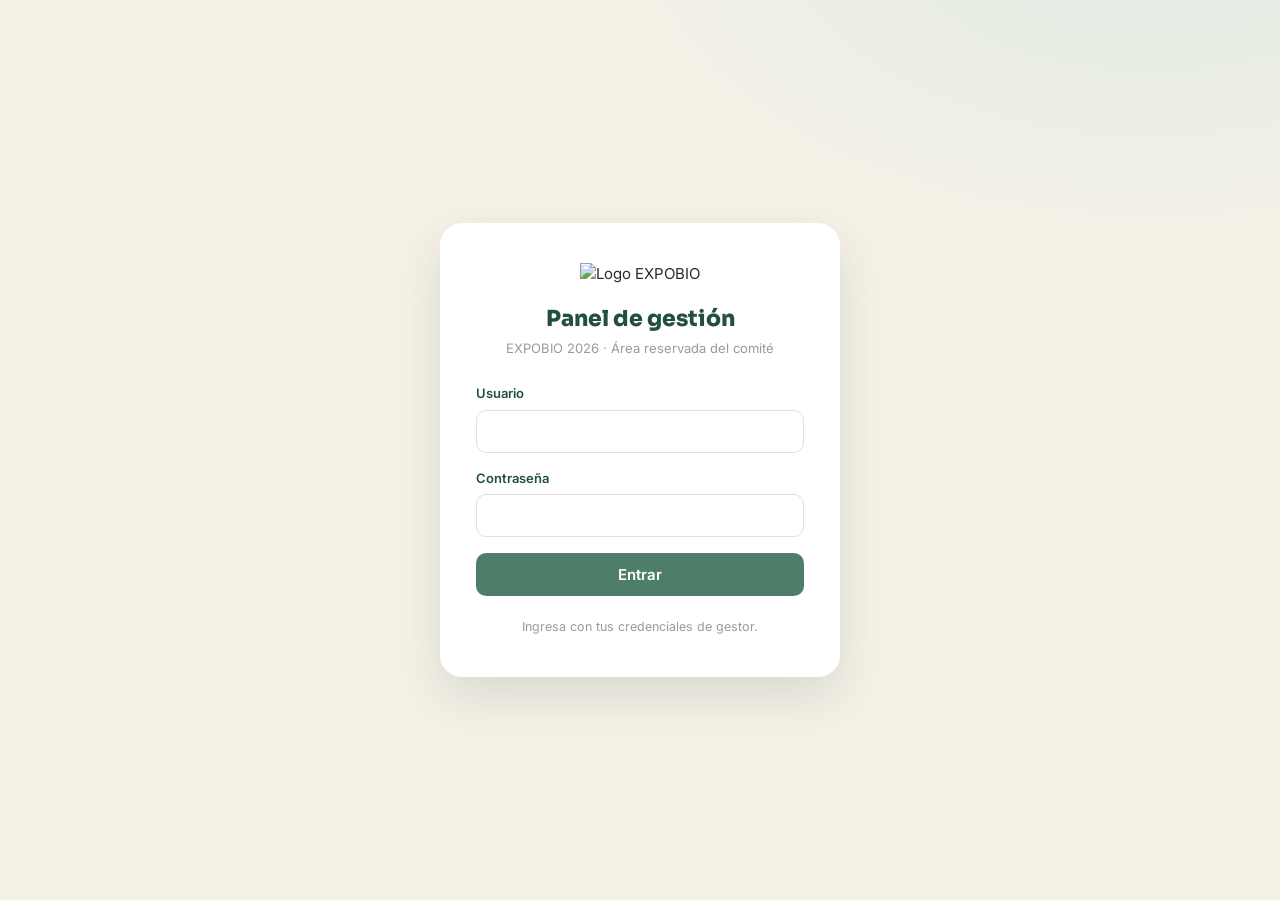
==== panel.html @ 722dce73 "Panel de gestión EXPOBIO: login + resumen, inscripciones, organizadores, precios, gestores (frontend" ====
<!DOCTYPE html>
<html lang="es">
<head>
  <meta charset="UTF-8">
  <meta name="viewport" content="width=device-width, initial-scale=1">
  <title>EXPOBIO 2026 · Panel</title>
  <link rel="preconnect" href="https://fonts.googleapis.com">
  <link rel="preconnect" href="https://fonts.gstatic.com" crossorigin>
  <link href="https://fonts.googleapis.com/css2?family=Sora:wght@500;700;800&family=Inter:wght@400;500;600&display=swap" rel="stylesheet">
  <link rel="stylesheet" href="css/base.css">
  <link rel="stylesheet" href="css/panel.css">
</head>
<body>
  <div class="panel-layout">
    <aside class="panel-lateral">
      <div class="panel-logo">
        <img src="https://files.catbox.moe/zftv8w.png" alt="EXPOBIO">
        <span>EXPOBIO 2026</span>
      </div>

      <nav class="panel-nav" id="navSecciones">
        <button class="nav-item activo" data-seccion="resumen">Resumen</button>
        <button class="nav-item" data-seccion="inscripciones">Inscripciones</button>
        <button class="nav-item" data-seccion="organizadores">Organizadores</button>
        <button class="nav-item" data-seccion="precios">Precios</button>
        <button class="nav-item nav-admin" data-seccion="gestores">Gestores</button>
      </nav>

      <div class="panel-pie-lateral">
        <div class="panel-usuario">
          <span class="panel-usuario-nombre" id="lblUsuario">—</span>
          <span class="panel-usuario-rol" id="lblRol"></span>
        </div>
        <button class="btn-secundario btn-chico" id="btnSalir">Salir</button>
      </div>
    </aside>

    <main class="panel-contenido">
      <div id="seccion-resumen" class="seccion"></div>
      <div id="seccion-inscripciones" class="seccion oculto"></div>
      <div id="seccion-organizadores" class="seccion oculto"></div>
      <div id="seccion-precios" class="seccion oculto"></div>
      <div id="seccion-gestores" class="seccion oculto"></div>
    </main>
  </div>

  <div id="modal" class="modal-fondo oculto"></div>

  <script src="js/config.js"></script>
  <script src="js/api.js"></script>
  <script src="js/auth.js"></script>
  <script src="js/secciones/resumen.js"></script>
  <script src="js/secciones/inscripciones.js"></script>
  <script src="js/secciones/organizadores.js"></script>
  <script src="js/secciones/precios.js"></script>
  <script src="js/secciones/gestores.js"></script>
  <script src="js/panel.js"></script>
</body>
</html>
---- css/base.css ----
/* ===== EXPOBIO base ===== */
:root {
  --verde: #4E7D6A;
  --verde-oscuro: #234F40;
  --verde-claro: #E7F0EB;
  --arena: #F6F1E7;
  --marron: #6E4E2D;
  --blanco: #FFFFFF;
  --texto: #2B2B2B;
  --gris: #9A9A9A;
  --borde: #E4E0D6;
  --rojo: #C0392B;
  --amber: #B9770E;
  --sombra: 0 6px 24px rgba(35, 79, 64, 0.10);
}

* { box-sizing: border-box; margin: 0; padding: 0; }

html, body {
  font-family: 'Inter', system-ui, sans-serif;
  color: var(--texto);
  background: var(--arena);
  font-size: 15px;
  line-height: 1.5;
}

h1, h2, h3 { font-family: 'Sora', sans-serif; }

button { font-family: inherit; cursor: pointer; }

.oculto { display: none !important; }

/* ===== Botones ===== */
.btn-primario {
  background: var(--verde);
  color: #fff;
  border: none;
  border-radius: 10px;
  padding: 12px 20px;
  font-weight: 600;
  font-size: 15px;
  transition: background 0.2s;
}
.btn-primario:hover { background: var(--verde-oscuro); }
.btn-primario:disabled { opacity: 0.6; cursor: not-allowed; }

.btn-secundario {
  background: transparent;
  color: var(--verde);
  border: 1.5px solid var(--verde);
  border-radius: 10px;
  padding: 10px 18px;
  font-weight: 600;
  font-size: 14px;
  transition: background 0.2s;
}
.btn-secundario:hover { background: var(--verde-claro); }

.btn-peligro {
  background: transparent;
  color: var(--rojo);
  border: 1.5px solid var(--rojo);
  border-radius: 10px;
  padding: 10px 18px;
  font-weight: 600;
  font-size: 14px;
}
.btn-peligro:hover { background: #FBEAE8; }

.btn-ancho { width: 100%; }
.btn-chico { padding: 6px 12px; font-size: 13px; border-radius: 8px; }

/* ===== Campos de formulario ===== */
.campo { display: block; margin-bottom: 16px; }
.campo span {
  display: block;
  font-size: 13px;
  font-weight: 600;
  color: var(--verde-oscuro);
  margin-bottom: 6px;
}
.campo input, .campo select, .campo textarea {
  width: 100%;
  padding: 11px 14px;
  border: 1.5px solid var(--borde);
  border-radius: 10px;
  font-size: 15px;
  font-family: inherit;
  background: var(--blanco);
  transition: border-color 0.2s;
}
.campo input:focus, .campo select:focus, .campo textarea:focus {
  outline: none;
  border-color: var(--verde);
}

/* ===== Alertas ===== */
.alerta {
  padding: 12px 16px;
  border-radius: 10px;
  font-size: 14px;
  font-weight: 500;
  margin: 12px 0;
}
.alerta-error { background: #FBEAE8; color: var(--rojo); border: 1px solid #F2C6C0; }
.alerta-ok { background: var(--verde-claro); color: var(--verde-oscuro); border: 1px solid #C3DdCD; }

/* ===== Tablas ===== */
.tabla-envoltorio { overflow-x: auto; background: var(--blanco); border-radius: 14px; box-shadow: var(--sombra); }
.tabla { width: 100%; border-collapse: collapse; font-size: 14px; }
.tabla th {
  text-align: left;
  padding: 13px 16px;
  background: var(--verde-oscuro);
  color: #fff;
  font-weight: 600;
  font-size: 12.5px;
  text-transform: uppercase;
  letter-spacing: 0.4px;
  white-space: nowrap;
}
.tabla td { padding: 12px 16px; border-bottom: 1px solid var(--borde); vertical-align: middle; }
.tabla tbody tr:hover { background: #FBF9F4; }
.tabla .fila-datos { cursor: pointer; }

/* ===== Chips de estado ===== */
.chip {
  display: inline-flex;
  align-items: center;
  gap: 6px;
  padding: 4px 12px;
  border-radius: 999px;
  font-size: 12.5px;
  font-weight: 600;
}
.chip::before { content: ''; width: 7px; height: 7px; border-radius: 50%; background: currentColor; }
.chip-pendiente  { background: #FDF3DD; color: var(--amber); }
.chip-aprobado   { background: var(--verde-claro); color: var(--verde-oscuro); }
.chip-rechazado  { background: #FBEAE8; color: var(--rojo); }

/* ===== Modal ===== */
.modal-fondo {
  position: fixed;
  inset: 0;
  background: rgba(35, 40, 38, 0.55);
  display: flex;
  align-items: center;
  justify-content: center;
  z-index: 100;
  padding: 20px;
}
.modal-caja {
  background: var(--blanco);
  border-radius: 16px;
  max-width: 720px;
  width: 100%;
  max-height: 90vh;
  overflow-y: auto;
  padding: 26px;
  box-shadow: 0 20px 60px rgba(0,0,0,0.25);
}
.modal-titulo {
  font-size: 19px;
  font-weight: 700;
  color: var(--verde-oscuro);
  margin-bottom: 18px;
  display: flex;
  align-items: center;
  justify-content: space-between;
  gap: 12px;
}
.modal-cerrar {
  background: transparent;
  border: none;
  font-size: 22px;
  color: var(--gris);
  cursor: pointer;
}
.modal-cerrar:hover { color: var(--texto); }
---- css/panel.css ----
.panel-layout { display: flex; min-height: 100vh; }

/* ===== Lateral ===== */
.panel-lateral {
  width: 250px;
  background: var(--verde-oscuro);
  color: #fff;
  display: flex;
  flex-direction: column;
  position: sticky;
  top: 0;
  height: 100vh;
  flex-shrink: 0;
}

.panel-logo {
  display: flex;
  align-items: center;
  gap: 10px;
  padding: 22px 20px;
  border-bottom: 1px solid rgba(255,255,255,0.12);
}
.panel-logo img { width: 40px; height: auto; }
.panel-logo span { font-family: 'Sora', sans-serif; font-weight: 800; font-size: 16px; letter-spacing: 0.3px; }

.panel-nav { padding: 16px 12px; display: flex; flex-direction: column; gap: 4px; flex: 1; }

.nav-item {
  background: transparent;
  color: rgba(255,255,255,0.82);
  border: none;
  text-align: left;
  padding: 11px 14px;
  border-radius: 10px;
  font-size: 14px;
  font-weight: 500;
  transition: background 0.15s, color 0.15s;
}
.nav-item:hover { background: rgba(255,255,255,0.08); color: #fff; }
.nav-item.activo {
  background: var(--verde);
  color: #fff;
  font-weight: 600;
}
.nav-admin { margin-top: 8px; border-top: 1px solid rgba(255,255,255,0.12); padding-top: 14px; }

.panel-pie-lateral {
  padding: 16px 14px;
  border-top: 1px solid rgba(255,255,255,0.12);
  display: flex;
  flex-direction: column;
  gap: 12px;
}
.panel-usuario { display: flex; flex-direction: column; gap: 1px; }
.panel-usuario-nombre { font-weight: 600; font-size: 14px; }
.panel-usuario-rol { font-size: 12px; color: rgba(255,255,255,0.65); }

/* ===== Contenido ===== */
.panel-contenido { flex: 1; padding: 28px 32px; max-width: 1400px; }

.seccion-titulo { font-size: 21px; font-weight: 800; color: var(--verde-oscuro); margin-bottom: 4px; }
.seccion-sub { font-size: 13px; color: var(--gris); margin-bottom: 22px; }

/* ===== Tarjetas resumen ===== */
.tarjetas-resumen { display: grid; grid-template-columns: repeat(auto-fit, minmax(160px, 1fr)); gap: 16px; margin-bottom: 28px; }
.tarjeta-resumen {
  background: var(--blanco);
  border-radius: 14px;
  padding: 18px;
  box-shadow: var(--sombra);
}
.tarjeta-resumen .numero { font-family: 'Sora'; font-size: 28px; font-weight: 800; color: var(--verde-oscuro); }
.tarjeta-resumen .etiqueta { font-size: 13px; color: var(--gris); margin-top: 2px; }
.tarjeta-resumen.pendiente .numero { color: var(--amber); }
.tarjeta-resumen.aprobado .numero { color: var(--verde); }
.tarjeta-resumen.rechazado .numero { color: var(--rojo); }

/* ===== Barra de acciones ===== */
.barra-acciones { display: flex; gap: 12px; flex-wrap: wrap; margin-bottom: 18px; align-items: center; }
.barra-acciones .campo { margin: 0; flex: 1; min-width: 140px; max-width: 220px; }

.paginacion { display: flex; align-items: center; justify-content: flex-end; gap: 10px; margin: 16px 0; font-size: 13.5px; color: var(--gris); }

/* ===== Voucher en modal ===== */
.voucher-caja { background: var(--arena); border-radius: 12px; padding: 16px; display: flex; justify-content: center; margin-bottom: 18px; }
.voucher-img { max-width: 100%; max-height: 400px; border-radius: 8px; box-shadow: var(--sombra); }

.detalle-grid { display: grid; grid-template-columns: 1fr 1fr; gap: 10px 22px; margin-bottom: 20px; }
.detalle-campo .k { font-size: 12px; color: var(--gris); text-transform: uppercase; letter-spacing: 0.4px; }
.detalle-campo .v { font-size: 14.5px; font-weight: 500; }

/* ===== Gestores ===== */
.gestor-fila { display: flex; align-items: center; justify-content: space-between; gap: 12px; padding: 14px 0; border-bottom: 1px solid var(--borde); }
.gestor-fila:last-child { border-bottom: none; }
.gestor-info .nombre { font-weight: 600; font-size: 15px; }
.gestor-info .extra { font-size: 12.5px; color: var(--gris); margin-top: 2px; }

@media (max-width: 760px) {
  .panel-layout { flex-direction: column; }
  .panel-lateral { width: 100%; height: auto; position: static; }
  .panel-nav { flex-direction: row; flex-wrap: wrap; }
  .panel-nav .nav-admin { border-top: none; }
  .panel-contenido { padding: 20px 16px; }
  .detalle-grid { grid-template-columns: 1fr; }
}
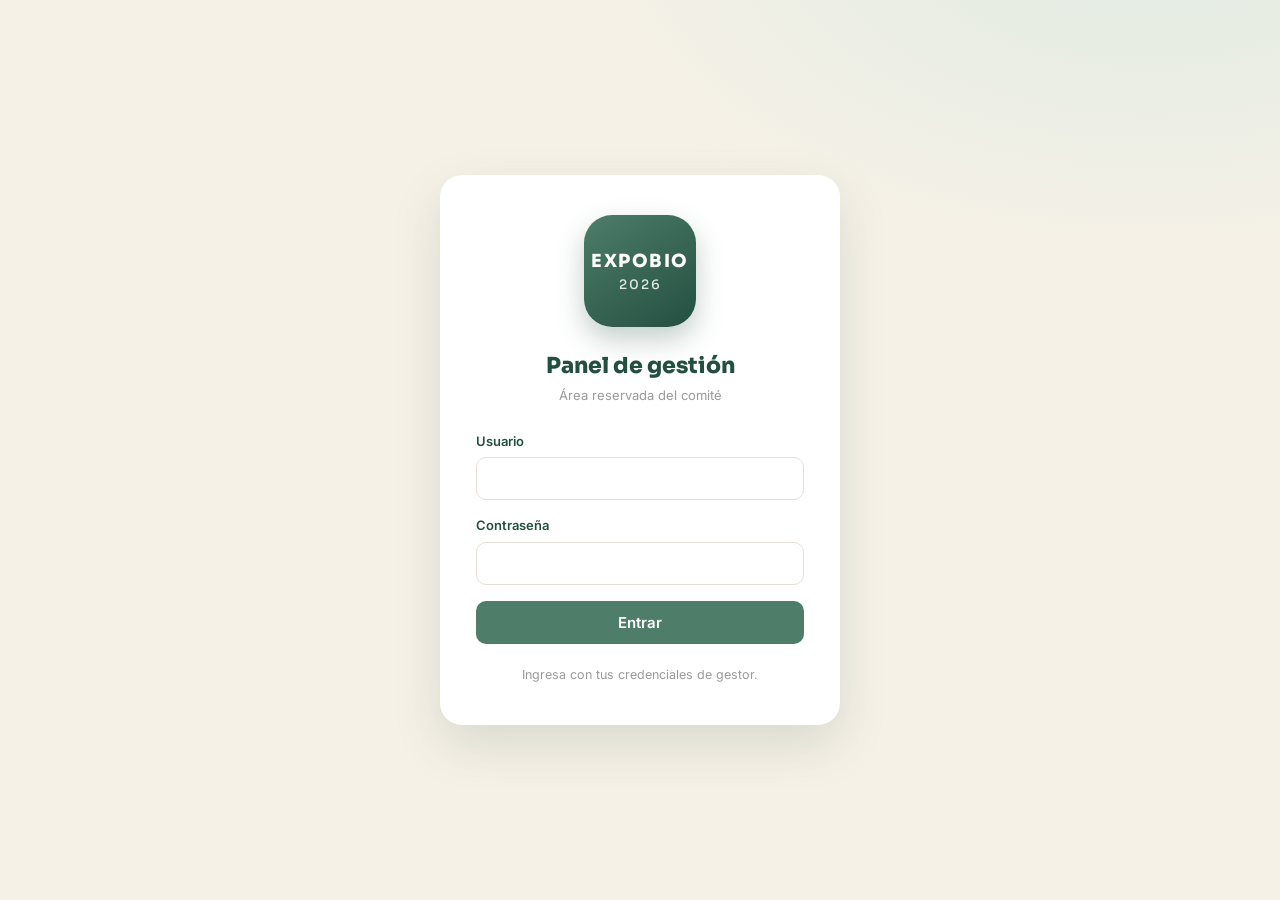
==== commit 9e7f8723: "Login/panel: logo de texto limpio (sin imagen pixeleada); favicon solo en pestaña" ====
--- a/panel.html
+++ b/panel.html
@@ -7,15 +7,19 @@
   <link rel="preconnect" href="https://fonts.googleapis.com">
   <link rel="preconnect" href="https://fonts.gstatic.com" crossorigin>
   <link href="https://fonts.googleapis.com/css2?family=Sora:wght@500;700;800&family=Inter:wght@400;500;600&display=swap" rel="stylesheet">
+  <link rel="icon" href="https://files.catbox.moe/zftv8w.png">
   <link rel="stylesheet" href="css/base.css">
   <link rel="stylesheet" href="css/panel.css">
 </head>
 <body>
   <div class="panel-layout">
     <aside class="panel-lateral">
-      <div class="panel-logo">
-        <img src="https://files.catbox.moe/zftv8w.png" alt="EXPOBIO">
-        <span>EXPOBIO 2026</span>
+      <div class="panel-logotipo">
+        <div class="panel-logotipo-caja"><span>EX</span></div>
+        <div class="panel-logotipo-texto">
+          <span class="panel-logotipo-nombre">EXPOBIO</span>
+          <span class="panel-logotipo-anyo">2026 · Gestión</span>
+        </div>
       </div>
 
       <nav class="panel-nav" id="navSecciones">
--- a/css/panel.css
+++ b/css/panel.css
@@ -13,15 +13,29 @@
   flex-shrink: 0;
 }
 
-.panel-logo {
+.panel-logotipo {
   display: flex;
   align-items: center;
-  gap: 10px;
+  gap: 12px;
   padding: 22px 20px;
   border-bottom: 1px solid rgba(255,255,255,0.12);
 }
-.panel-logo img { width: 40px; height: auto; }
-.panel-logo span { font-family: 'Sora', sans-serif; font-weight: 800; font-size: 16px; letter-spacing: 0.3px; }
+.panel-logotipo-caja {
+  width: 42px;
+  height: 42px;
+  border-radius: 12px;
+  background: linear-gradient(145deg, var(--verde), #2E6653);
+  display: flex;
+  align-items: center;
+  justify-content: center;
+  color: #fff;
+  font-family: 'Sora', sans-serif;
+  font-weight: 800;
+  font-size: 17px;
+}
+.panel-logotipo-texto { display: flex; flex-direction: column; line-height: 1.2; }
+.panel-logotipo-nombre { font-family: 'Sora', sans-serif; font-weight: 800; font-size: 16px; letter-spacing: 1px; }
+.panel-logotipo-anyo { font-size: 11.5px; color: rgba(255,255,255,0.65); letter-spacing: 0.5px; }
 
 .panel-nav { padding: 16px 12px; display: flex; flex-direction: column; gap: 4px; flex: 1; }
 
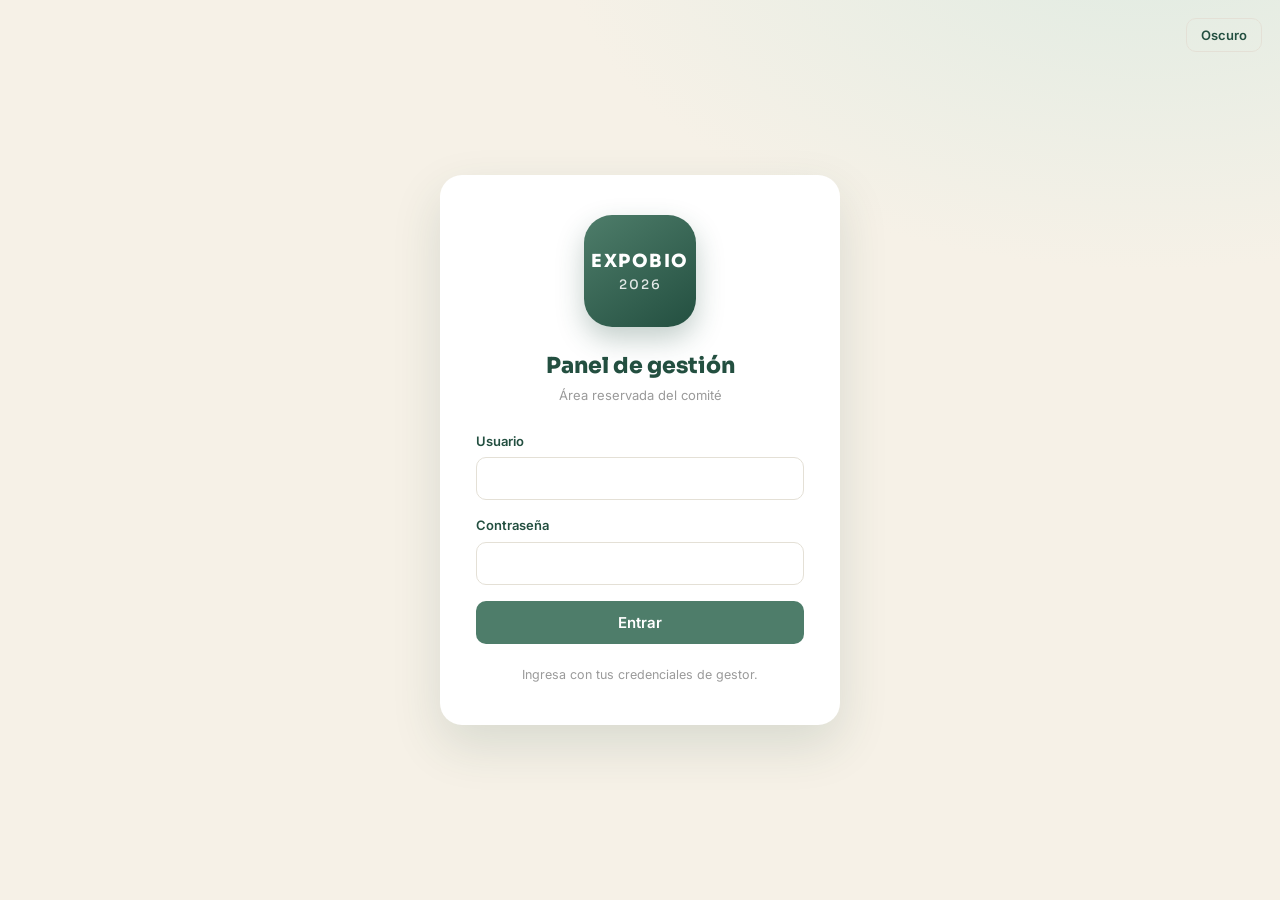
==== commit 701f36c6: "Modo oscuro con botón (base #0B4A44), guardado en localStorage" ====
--- a/panel.html
+++ b/panel.html
@@ -9,6 +9,7 @@
   <link href="https://fonts.googleapis.com/css2?family=Sora:wght@500;700;800&family=Inter:wght@400;500;600&display=swap" rel="stylesheet">
   <link rel="icon" href="https://files.catbox.moe/zftv8w.png">
   <link rel="stylesheet" href="css/base.css">
+  <link rel="stylesheet" href="css/dark.css">
   <link rel="stylesheet" href="css/panel.css">
 </head>
 <body>
@@ -40,6 +41,10 @@
     </aside>
 
     <main class="panel-contenido">
+      <div class="panel-cabecera">
+        <div></div>
+        <button type="button" class="btn-tema" aria-label="Cambiar tema"></button>
+      </div>
       <div id="seccion-resumen" class="seccion"></div>
       <div id="seccion-inscripciones" class="seccion oculto"></div>
       <div id="seccion-organizadores" class="seccion oculto"></div>
@@ -53,6 +58,7 @@
   <script src="js/config.js"></script>
   <script src="js/api.js"></script>
   <script src="js/auth.js"></script>
+  <script src="js/tema.js"></script>
   <script src="js/secciones/resumen.js"></script>
   <script src="js/secciones/inscripciones.js"></script>
   <script src="js/secciones/organizadores.js"></script>
--- a/css/base.css
+++ b/css/base.css
@@ -69,6 +69,19 @@
 
 .btn-ancho { width: 100%; }
 .btn-chico { padding: 6px 12px; font-size: 13px; border-radius: 8px; }
+
+/* ===== Botón de tema ===== */
+.btn-tema {
+  background: transparent;
+  color: var(--verde-oscuro);
+  border: 1.5px solid var(--borde);
+  border-radius: 10px;
+  padding: 8px 14px;
+  font-weight: 600;
+  font-size: 13px;
+  transition: background 0.2s;
+}
+.btn-tema:hover { background: var(--verde-claro); }
 
 /* ===== Campos de formulario ===== */
 .campo { display: block; margin-bottom: 16px; }
--- a/css/dark.css
+++ b/css/dark.css
@@ -0,0 +1,123 @@
+/* ===== Modo oscuro EXPOBIO (base #0B4A44) ===== */
+html[data-tema="oscuro"] {
+  --verde: #7CBCA2;
+  --verde-claro: #143F36;
+  --arena: #0B4A44;
+  --blanco: #0E5750;
+  --texto: #E7F1ED;
+  --gris: #9CC4B8;
+  --borde: #1C6A61;
+  --rojo: #E57A6B;
+  --amber: #E0B25C;
+  --sombra: 0 6px 24px rgba(0, 0, 0, 0.35);
+}
+
+html[data-tema="oscuro"] body,
+html[data-tema="oscuro"] .login-body {
+  background:
+    radial-gradient(1000px 600px at 90% -10%, #0F5A52 0%, transparent 60%),
+    var(--arena);
+}
+
+html[data-tema="oscuro"] h1,
+html[data-tema="oscuro"] h2,
+html[data-tema="oscuro"] h3,
+html[data-tema="oscuro"] .seccion-titulo,
+html[data-tema="oscuro"] .login-titulo,
+html[data-tema="oscuro"] .modal-titulo {
+  color: var(--texto);
+}
+
+html[data-tema="oscuro"] .seccion-sub { color: var(--gris); }
+
+html[data-tema="oscuro"] .campo span { color: var(--verde); }
+
+html[data-tema="oscuro"] .btn-secundario {
+  color: var(--verde);
+  border-color: var(--verde);
+}
+html[data-tema="oscuro"] .btn-secundario:hover { background: var(--verde-claro); }
+html[data-tema="oscuro"] .btn-peligro:hover { background: #4A2018; }
+html[data-tema="oscuro"] .btn-primario:hover { background: #5E9C85; }
+
+html[data-tema="oscuro"] .campo input,
+html[data-tema="oscuro"] .campo select,
+html[data-tema="oscuro"] .campo textarea {
+  background: #0C4A44;
+  color: var(--texto);
+  border-color: var(--borde);
+}
+html[data-tema="oscuro"] .campo input::placeholder { color: #6FA395; }
+html[data-tema="oscuro"] .campo input:focus,
+html[data-tema="oscuro"] .campo select:focus,
+html[data-tema="oscuro"] .campo textarea:focus { border-color: var(--verde); }
+
+html[data-tema="oscuro"] .alerta-error {
+  background: #4A2018;
+  color: var(--rojo);
+  border-color: #6E3A2F;
+}
+html[data-tema="oscuro"] .alerta-ok {
+  background: var(--verde-claro);
+  color: #CFEADD;
+  border-color: #1C6A61;
+}
+
+html[data-tema="oscuro"] .login-error {
+  background: #4A2018;
+  color: var(--rojo);
+  border-color: #6E3A2F;
+}
+
+html[data-tema="oscuro"] .tabla-envoltorio,
+html[data-tema="oscuro"] .tarjeta-resumen {
+  background: var(--blanco);
+  box-shadow: var(--sombra);
+}
+html[data-tema="oscuro"] .tabla th { background: #083630; }
+html[data-tema="oscuro"] .tabla td { border-bottom-color: var(--borde); }
+html[data-tema="oscuro"] .tabla tbody tr:hover { background: #10534C; }
+
+html[data-tema="oscuro"] .chip-pendiente { background: #4A3A10; color: var(--amber); }
+html[data-tema="oscuro"] .chip-aprobado { background: var(--verde-claro); color: #CFEADD; }
+html[data-tema="oscuro"] .chip-rechazado { background: #4A2018; color: var(--rojo); }
+
+html[data-tema="oscuro"] .modal-caja {
+  background: var(--blanco);
+  box-shadow: 0 20px 60px rgba(0, 0, 0, 0.5);
+}
+html[data-tema="oscuro"] .modal-cerrar:hover { color: var(--texto); }
+
+html[data-tema="oscuro"] .panel-lateral { background: #083630; }
+html[data-tema="oscuro"] .nav-item.activo { background: #4E7D6A; }
+html[data-tema="oscuro"] .panel-logotipo-caja {
+  background: linear-gradient(145deg, #4E7D6A, #2E6653);
+}
+
+html[data-tema="oscuro"] .tarjeta-resumen .numero { color: var(--texto); }
+html[data-tema="oscuro"] .tarjeta-resumen.pendiente .numero { color: var(--amber); }
+html[data-tema="oscuro"] .tarjeta-resumen.aprobado .numero { color: var(--verde); }
+html[data-tema="oscuro"] .tarjeta-resumen.rechazado .numero { color: var(--rojo); }
+html[data-tema="oscuro"] .tarjeta-resumen .etiqueta { color: var(--gris); }
+
+html[data-tema="oscuro"] .voucher-caja { background: #0C4A44; }
+
+html[data-tema="oscuro"] .detalle-campo .k { color: var(--gris); }
+html[data-tema="oscuro"] .paginacion { color: var(--gris); }
+
+html[data-tema="oscuro"] .gestor-fila { border-bottom-color: var(--borde); }
+html[data-tema="oscuro"] .gestor-info .extra { color: var(--gris); }
+
+html[data-tema="oscuro"] .login-card {
+  background: var(--blanco);
+  box-shadow: 0 20px 50px rgba(0, 0, 0, 0.45);
+}
+
+html[data-tema="oscuro"] .login-pie { color: var(--gris); }
+
+/* ===== Botón del tema ===== */
+html[data-tema="oscuro"] .btn-tema {
+  color: var(--verde);
+  border-color: var(--borde);
+}
+html[data-tema="oscuro"] .btn-tema:hover { background: var(--verde-claro); }
--- a/css/panel.css
+++ b/css/panel.css
@@ -72,6 +72,13 @@
 /* ===== Contenido ===== */
 .panel-contenido { flex: 1; padding: 28px 32px; max-width: 1400px; }
 
+.panel-cabecera {
+  display: flex;
+  align-items: center;
+  justify-content: flex-end;
+  margin-bottom: 18px;
+}
+
 .seccion-titulo { font-size: 21px; font-weight: 800; color: var(--verde-oscuro); margin-bottom: 4px; }
 .seccion-sub { font-size: 13px; color: var(--gris); margin-bottom: 22px; }
 
